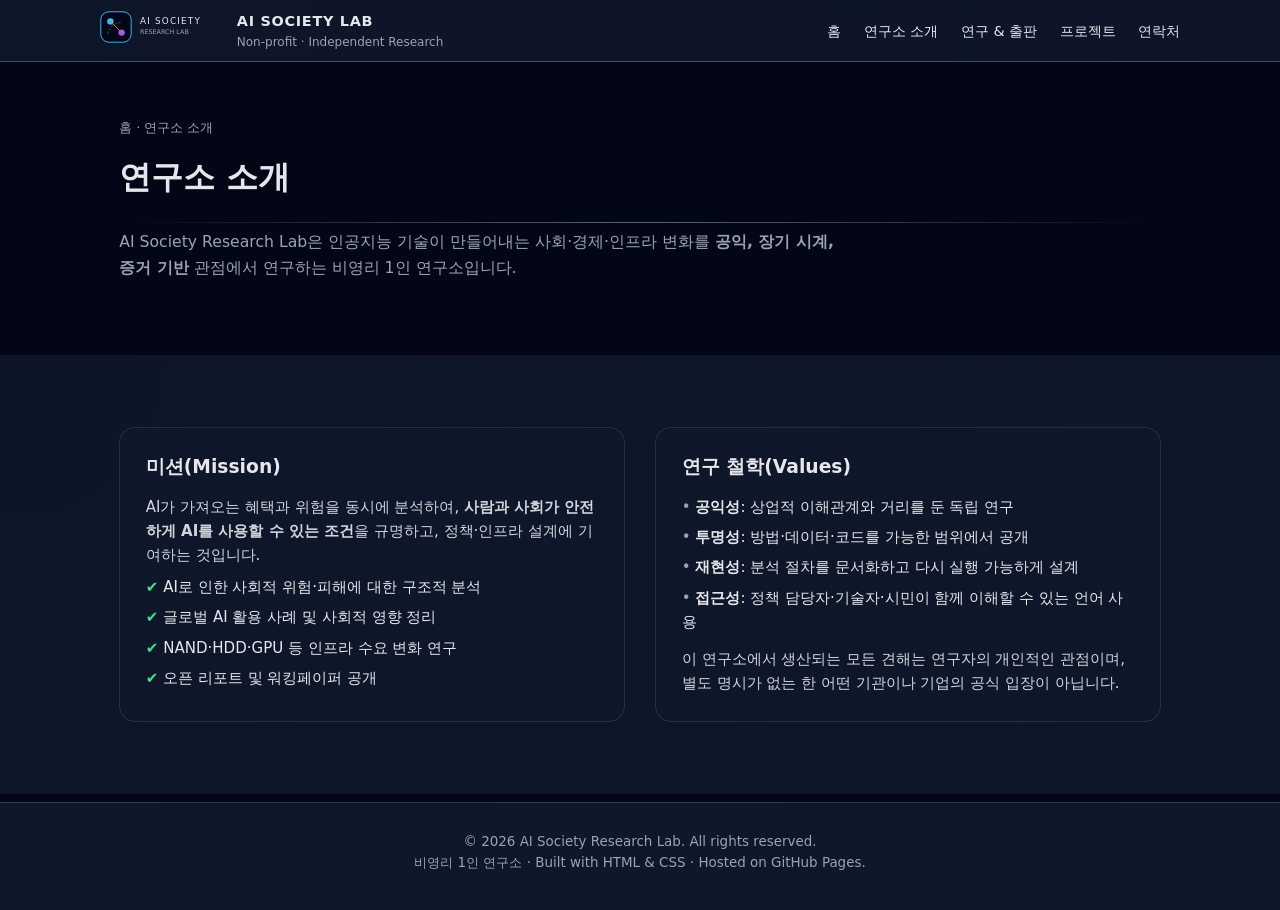
==== about.html @ e82344c5 "initialized all files Signed-off-by: Geunsik Lim <leemgs@gmail.com>" ====
<!DOCTYPE html>
<html lang="ko">
<head>
  <meta charset="UTF-8" />
  <meta name="viewport" content="width=device-width, initial-scale=1.0" />
  <title>연구소 소개 · AI Society Research Lab</title>
  <meta name="description" content="AI 기반 사회와 디지털 인프라를 연구하는 비영리 1인 연구소 웹사이트입니다.">
  <link rel="stylesheet" href="assets/style.css" />
</head>
<body>
<header class="site-header">
  <div class="container nav-container">
    <div class="logo">
      <a href="index.html" aria-label="홈으로 이동">
        <img src="assets/logo.svg" alt="AI Society Research Lab 로고" />
      </a>
      <div class="logo-text">
        <span>AI SOCIETY LAB</span>
        <span>Non-profit · Independent Research</span>
      </div>
    </div>
    <nav class="nav">
      <button class="nav-toggle" aria-label="메뉴 열기">
        ☰
      </button>
      <ul class="nav-links">
        <li><a href="index.html" >홈</a></li>
        <li><a href="about.html" active>연구소 소개</a></li>
        <li><a href="research.html" >연구 &amp; 출판</a></li>
        <li><a href="projects.html" >프로젝트</a></li>
        <li><a href="contact.html" >연락처</a></li>
      </ul>
    </nav>
  </div>
</header>

<main>
  <section class="page-hero">
    <div class="container section-inner fade-in-up">
      <div class="breadcrumb">
        <a href="index.html">홈</a> · 연구소 소개
      </div>
      <h1>연구소 소개</h1>
      <div class="subtle-divider"></div>
      <p class="section-lead">
        AI Society Research Lab은 인공지능 기술이 만들어내는 사회·경제·인프라 변화를
        <strong>공익, 장기 시계, 증거 기반</strong> 관점에서 연구하는 비영리 1인 연구소입니다.
      </p>
    </div>
  </section>

  <section class="section section-alt">
    <div class="container section-inner fade-in-up">
      <div class="grid two-columns">
        <div class="card soft">
          <h3>미션(Mission)</h3>
          <p>
            AI가 가져오는 혜택과 위험을 동시에 분석하여,
            <strong>사람과 사회가 안전하게 AI를 사용할 수 있는 조건</strong>을 규명하고,
            정책·인프라 설계에 기여하는 것입니다.
          </p>
          <ul class="check-list">
            <li>AI로 인한 사회적 위험·피해에 대한 구조적 분석</li>
            <li>글로벌 AI 활용 사례 및 사회적 영향 정리</li>
            <li>NAND·HDD·GPU 등 인프라 수요 변화 연구</li>
            <li>오픈 리포트 및 워킹페이퍼 공개</li>
          </ul>
        </div>
        <div class="card soft delay-1">
          <h3>연구 철학(Values)</h3>
          <ul class="bullet-list">
            <li><strong>공익성</strong>: 상업적 이해관계와 거리를 둔 독립 연구</li>
            <li><strong>투명성</strong>: 방법·데이터·코드를 가능한 범위에서 공개</li>
            <li><strong>재현성</strong>: 분석 절차를 문서화하고 다시 실행 가능하게 설계</li>
            <li><strong>접근성</strong>: 정책 담당자·기술자·시민이 함께 이해할 수 있는 언어 사용</li>
          </ul>
          <p class="small" style="margin-top:0.8rem;">
            이 연구소에서 생산되는 모든 견해는 연구자의 개인적인 관점이며,
            별도 명시가 없는 한 어떤 기관이나 기업의 공식 입장이 아닙니다.
          </p>
        </div>
      </div>
    </div>
  </section>
</main>

<footer class="site-footer">
  <div class="container footer-inner">
    <p>
      © <span id="year"></span> AI Society Research Lab. All rights reserved.
    </p>
    <p class="small">
      비영리 1인 연구소 · Built with HTML &amp; CSS · Hosted on GitHub Pages.
    </p>
  </div>
</footer>
<script>
  document.getElementById("year").textContent = new Date().getFullYear();
  const navToggle = document.querySelector(".nav-toggle");
  const navLinks = document.querySelector(".nav-links");
  if (navToggle) {
    navToggle.addEventListener("click", () => {
      navLinks.classList.toggle("nav-open");
    });
  }
</script>

</body>
</html>
---- assets/style.css ----
/* ===== 기본 리셋 ===== */
*,
*::before,
*::after {
  box-sizing: border-box;
  margin: 0;
  padding: 0;
}

html {
  scroll-behavior: smooth;
}

body {
  font-family: system-ui, -apple-system, BlinkMacSystemFont, "Segoe UI",
    sans-serif;
  line-height: 1.6;
  color: #e5e7eb;
  background: radial-gradient(circle at top left, #020617 0, #020617 35%, #020617 100%);
}

/* ===== 공통 레이아웃 ===== */
.container {
  width: 100%;
  max-width: 1080px;
  margin: 0 auto;
  padding: 0 1.2rem;
}

main {
  min-height: calc(100vh - 160px);
}

.section {
  padding: 4.5rem 0;
}

.section-alt {
  background: radial-gradient(circle at top left, rgba(15, 23, 42, 0.9), rgba(15, 23, 42, 0.95));
}

.section-inner {
  position: relative;
}

.section-title {
  font-size: 1.9rem;
  margin-bottom: 1.4rem;
  color: #e5e7eb;
}

.section-lead {
  max-width: 720px;
  margin-bottom: 2.2rem;
  color: #9ca3af;
  font-size: 0.98rem;
}

/* ===== 헤더 & 네비게이션 ===== */
.site-header {
  position: sticky;
  top: 0;
  z-index: 100;
  backdrop-filter: blur(18px);
  background: linear-gradient(to right, rgba(15, 23, 42, 0.94), rgba(15, 23, 42, 0.9));
  border-bottom: 1px solid rgba(148, 163, 184, 0.4);
}

.nav-container {
  display: flex;
  align-items: center;
  justify-content: space-between;
  padding: 0.6rem 0;
}

.logo {
  display: flex;
  align-items: center;
  gap: 0.55rem;
}

.logo img {
  height: 32px;
  width: auto;
}

.logo-text {
  display: flex;
  flex-direction: column;
}

.logo-text span:first-child {
  font-weight: 700;
  font-size: 0.9rem;
  letter-spacing: 0.05em;
  text-transform: uppercase;
  color: #e5e7eb;
}

.logo-text span:last-child {
  font-size: 0.75rem;
  color: #9ca3af;
}

.nav {
  position: relative;
}

.nav-links {
  list-style: none;
  display: flex;
  gap: 1.4rem;
}

.nav-links a {
  text-decoration: none;
  font-size: 0.9rem;
  color: #e5e7eb;
  position: relative;
  padding-bottom: 0.1rem;
}

.nav-links a::after {
  content: "";
  position: absolute;
  left: 0;
  bottom: 0;
  width: 0%;
  height: 2px;
  border-radius: 999px;
  background: linear-gradient(90deg, #38bdf8, #a855f7, #f97316);
  transition: width 0.25s ease-out;
}

.nav-links a:hover::after {
  width: 100%;
}

.nav-links a.active::after {
  width: 100%;
}

.nav-toggle {
  display: none;
  border: none;
  background: transparent;
  font-size: 1.5rem;
  color: #e5e7eb;
}

/* ===== Hero (index 전용 느낌) ===== */
.hero {
  position: relative;
  padding: 5rem 0 4.2rem;
  overflow: hidden;
  color: #f9fafb;
}

.hero-bg {
  position: absolute;
  inset: 0;
  background:
    radial-gradient(circle at 0% 0%, rgba(59, 130, 246, 0.25), transparent 55%),
    radial-gradient(circle at 100% 0%, rgba(236, 72, 153, 0.25), transparent 55%),
    radial-gradient(circle at 50% 110%, rgba(34, 197, 94, 0.2), transparent 55%);
  opacity: 0.85;
  filter: blur(2px);
  animation: glowShift 16s ease-in-out infinite alternate;
  z-index: -2;
}

@keyframes glowShift {
  0% {
    transform: translate3d(0, 0, 0) scale(1);
  }
  50% {
    transform: translate3d(-10px, 10px, 0) scale(1.03);
  }
  100% {
    transform: translate3d(10px, -10px, 0) scale(1.05);
  }
}

.hero-inner {
  display: grid;
  gap: 2.8rem;
  grid-template-columns: minmax(0, 2fr) minmax(0, 1.3fr);
  align-items: center;
}

.hero-kicker {
  font-size: 0.78rem;
  text-transform: uppercase;
  letter-spacing: 0.16em;
  color: #a5b4fc;
  margin-bottom: 0.6rem;
}

.hero-text h1 {
  font-size: 2.4rem;
  line-height: 1.25;
  margin-bottom: 1rem;
}

.hero-subtitle {
  color: #e5e7eb;
  margin-bottom: 1.7rem;
  font-size: 0.98rem;
}

.hero-actions {
  display: flex;
  flex-wrap: wrap;
  gap: 0.8rem;
  margin-bottom: 1.1rem;
}

.hero-meta {
  display: flex;
  flex-wrap: wrap;
  gap: 0.5rem;
}

.pill {
  display: inline-flex;
  align-items: center;
  padding: 0.2rem 0.7rem;
  border-radius: 999px;
  border: 1px solid rgba(148, 163, 184, 0.6);
  font-size: 0.76rem;
  color: #e5e7eb;
  background: radial-gradient(circle at top left, rgba(15, 23, 42, 0.85), rgba(15, 23, 42, 0.9));
}

/* Hero 오른쪽 카드 */
.hero-panel {
  display: flex;
  justify-content: flex-end;
}

.hero-card {
  background: radial-gradient(circle at top left, #111827, #020617);
  border-radius: 1.3rem;
  padding: 1.6rem 1.5rem;
  box-shadow: 0 24px 60px rgba(15, 23, 42, 0.7);
  border: 1px solid rgba(148, 163, 184, 0.65);
  max-width: 360px;
}

.hero-card h2 {
  font-size: 1.05rem;
  margin-bottom: 1rem;
}

.brief-list {
  list-style: none;
  margin-bottom: 1rem;
}

.brief-list li {
  margin-bottom: 0.9rem;
}

.tag {
  display: inline-block;
  font-size: 0.72rem;
  padding: 0.25rem 0.6rem;
  border-radius: 999px;
  background: rgba(59, 130, 246, 0.1);
  color: #bfdbfe;
  margin-bottom: 0.25rem;
}

.hero-note {
  font-size: 0.8rem;
  color: #9ca3af;
}

/* Scroll indicator */
.scroll-indicator {
  position: absolute;
  bottom: 1.4rem;
  left: 50%;
  transform: translateX(-50%);
  display: flex;
  flex-direction: column;
  align-items: center;
  gap: 0.3rem;
  font-size: 0.7rem;
  color: #9ca3af;
}

.scroll-dot {
  width: 0.35rem;
  height: 0.9rem;
  border-radius: 999px;
  border: 1px solid rgba(148, 163, 184, 0.7);
  position: relative;
  overflow: hidden;
}

.scroll-dot::after {
  content: "";
  position: absolute;
  top: -30%;
  left: 50%;
  transform: translateX(-50%);
  width: 0.13rem;
  height: 0.3rem;
  border-radius: 999px;
  background: rgba(148, 163, 184, 0.9);
  animation: scrollDot 1.6s ease-in-out infinite;
}

@keyframes scrollDot {
  0% {
    top: -30%;
  }
  50% {
    top: 40%;
  }
  100% {
    top: -30%;
  }
}

.scroll-text {
  letter-spacing: 0.16em;
  text-transform: uppercase;
}

/* ===== 버튼 ===== */
.btn {
  display: inline-flex;
  align-items: center;
  justify-content: center;
  padding: 0.65rem 1.3rem;
  border-radius: 999px;
  font-size: 0.9rem;
  border: 1px solid transparent;
  cursor: pointer;
  text-decoration: none;
  transition: transform 0.16s ease, box-shadow 0.16s ease, background 0.16s ease, border-color 0.16s ease, color 0.16s ease;
}

.btn.primary {
  background: linear-gradient(135deg, #38bdf8, #a855f7, #f97316);
  background-size: 200% 200%;
  color: #0b1120;
  box-shadow: 0 12px 30px rgba(56, 189, 248, 0.35);
  animation: gradientShift 10s ease infinite;
}

.btn.primary:hover {
  transform: translateY(-1px);
  box-shadow: 0 18px 40px rgba(56, 189, 248, 0.5);
}

.btn.ghost {
  background-color: transparent;
  color: #e5e7eb;
  border-color: rgba(156, 163, 175, 0.9);
}

.btn.ghost:hover {
  background-color: rgba(15, 23, 42, 0.7);
  transform: translateY(-1px);
}

@keyframes gradientShift {
  0% { background-position: 0% 50%; }
  50% { background-position: 100% 50%; }
  100% { background-position: 0% 50%; }
}

/* ===== 카드 & 그리드 ===== */
.grid {
  display: grid;
  gap: 1.9rem;
}

.two-columns {
  grid-template-columns: repeat(2, minmax(0, 1fr));
}

.three-columns {
  grid-template-columns: repeat(3, minmax(0, 1fr));
}

.card {
  background: radial-gradient(circle at top left, rgba(15, 23, 42, 0.98), rgba(15, 23, 42, 0.94));
  border-radius: 1rem;
  padding: 1.5rem 1.6rem;
  border: 1px solid rgba(55, 65, 81, 0.8);
  color: #e5e7eb;
  position: relative;
  overflow: hidden;
}

.card.soft {
  border-color: rgba(55, 65, 81, 0.6);
}

.card h3 {
  margin-bottom: 0.8rem;
}

.card p {
  font-size: 0.94rem;
  color: #d1d5db;
}

.card-meta {
  margin-top: 0.9rem;
  font-size: 0.8rem;
  color: #9ca3af;
}

.card-badge {
  position: absolute;
  top: 0.9rem;
  right: 1rem;
  font-size: 0.75rem;
  color: #9ca3af;
}

.hover-raise {
  transition: transform 0.18s ease, box-shadow 0.18s ease, border-color 0.18s ease, background 0.18s ease;
}

.hover-raise::before {
  content: "";
  position: absolute;
  inset: -1px;
  border-radius: inherit;
  background: radial-gradient(circle at top left, rgba(56, 189, 248, 0.16), transparent 55%);
  opacity: 0;
  transition: opacity 0.2s ease-out;
  z-index: -1;
}

.hover-raise:hover {
  transform: translateY(-4px);
  box-shadow: 0 22px 45px rgba(15, 23, 42, 0.8);
  border-color: rgba(129, 140, 248, 0.9);
}

.hover-raise:hover::before {
  opacity: 1;
}

/* ===== 리스트 ===== */
.check-list,
.bullet-list,
.contact-list {
  list-style: none;
  margin-top: 0.5rem;
}

.check-list li::before {
  content: "✔ ";
  color: #4ade80;
}

.check-list li,
.bullet-list li,
.contact-list li {
  margin-bottom: 0.4rem;
  font-size: 0.94rem;
  color: #e5e7eb;
}

.bullet-list li::before {
  content: "• ";
  color: #9ca3af;
}

.contact-list strong {
  display: inline-block;
  width: 5.4rem;
}

.small {
  font-size: 0.8rem;
  color: #9ca3af;
}

/* ===== Publications ===== */
.pub-list {
  display: flex;
  flex-direction: column;
  gap: 1.6rem;
}

.pub-item {
  background: radial-gradient(circle at top left, rgba(15, 23, 42, 0.98), rgba(15, 23, 42, 0.96));
  border-radius: 1rem;
  padding: 1.5rem 1.6rem;
  border: 1px solid rgba(55, 65, 81, 0.85);
  position: relative;
}

.pub-header {
  display: flex;
  justify-content: space-between;
  align-items: center;
  margin-bottom: 0.4rem;
}

.pub-meta {
  display: flex;
  gap: 0.6rem;
  font-size: 0.78rem;
  color: #9ca3af;
}

.pub-year {
  font-weight: 600;
}

.pub-type {
  padding: 0.12rem 0.55rem;
  border-radius: 999px;
  background-color: rgba(31, 41, 55, 0.9);
}

.pub-status {
  font-size: 0.74rem;
  padding: 0.18rem 0.5rem;
  border-radius: 999px;
  border: 1px solid transparent;
}

.status-planned {
  border-color: rgba(251, 191, 36, 0.8);
  color: #facc15;
}

.status-draft {
  border-color: rgba(96, 165, 250, 0.9);
  color: #93c5fd;
}

.status-published {
  border-color: rgba(52, 211, 153, 0.9);
  color: #6ee7b7;
}

.pub-title {
  font-size: 1.05rem;
  margin-bottom: 0.45rem;
  color: #f9fafb;
}

.pub-abstract {
  font-size: 0.93rem;
  color: #d1d5db;
  margin-bottom: 0.6rem;
}

.pub-link {
  font-size: 0.9rem;
  text-decoration: none;
  color: #93c5fd;
}

.pub-link:hover {
  text-decoration: underline;
}

/* ===== 푸터 ===== */
.site-footer {
  border-top: 1px solid rgba(55, 65, 81, 0.9);
  padding: 1.7rem 0 2.3rem;
  background: radial-gradient(circle at top, rgba(15, 23, 42, 1), rgba(15, 23, 42, 0.95));
}

.footer-inner {
  text-align: center;
}

.footer-inner p {
  font-size: 0.84rem;
  color: #9ca3af;
}

/* ===== 애니메이션 유틸 ===== */
.fade-in-up {
  opacity: 0;
  transform: translateY(12px);
  animation: fadeInUp 0.7s ease-out forwards;
}

.float-up {
  animation: floatUp 0.75s ease-out 0.15s forwards;
  opacity: 0;
  transform: translateY(16px);
}

.delay-1 {
  animation-delay: 0.15s;
}

.delay-2 {
  animation-delay: 0.3s;
}

@keyframes fadeInUp {
  to {
    opacity: 1;
    transform: translateY(0);
  }
}

@keyframes floatUp {
  to {
    opacity: 1;
    transform: translateY(0);
  }
}

/* ===== 반응형 ===== */
@media (max-width: 900px) {
  .hero-inner {
    grid-template-columns: minmax(0, 1fr);
  }

  .hero-panel {
    justify-content: flex-start;
  }

  .two-columns,
  .three-columns {
    grid-template-columns: minmax(0, 1fr);
  }

  .hero {
    padding-top: 4.2rem;
  }
}

@media (max-width: 720px) {
  .nav-links {
    position: absolute;
    right: 0;
    top: 2.8rem;
    flex-direction: column;
    gap: 0;
    background-color: #020617;
    border-radius: 0.85rem;
    box-shadow: 0 20px 40px rgba(15, 23, 42, 0.95);
    padding: 0.55rem 0;
    min-width: 10.5rem;
    display: none;
  }

  .nav-links.nav-open {
    display: flex;
  }

  .nav-links li {
    padding: 0.35rem 1rem;
  }

  .nav-toggle {
    display: inline-block;
  }

  .hero-text h1 {
    font-size: 2rem;
  }

  .section {
    padding: 3.4rem 0;
  }

  .scroll-indicator {
    bottom: 1rem;
  }
}

/* 공통 내부 페이지 스타일 */
.page-hero {
  padding: 3.5rem 0 2.5rem;
}

.breadcrumb {
  font-size: 0.8rem;
  color: #9ca3af;
  margin-bottom: 0.8rem;
}

.breadcrumb a {
  color: #9ca3af;
  text-decoration: none;
}

.breadcrumb a:hover {
  text-decoration: underline;
}

.page-hero h1 {
  font-size: 2rem;
  margin-bottom: 0.4rem;
}

.subtle-divider {
  height: 1px;
  background: linear-gradient(to right, transparent, rgba(148, 163, 184, 0.6), transparent);
  margin: 1.2rem 0 0.4rem;
}
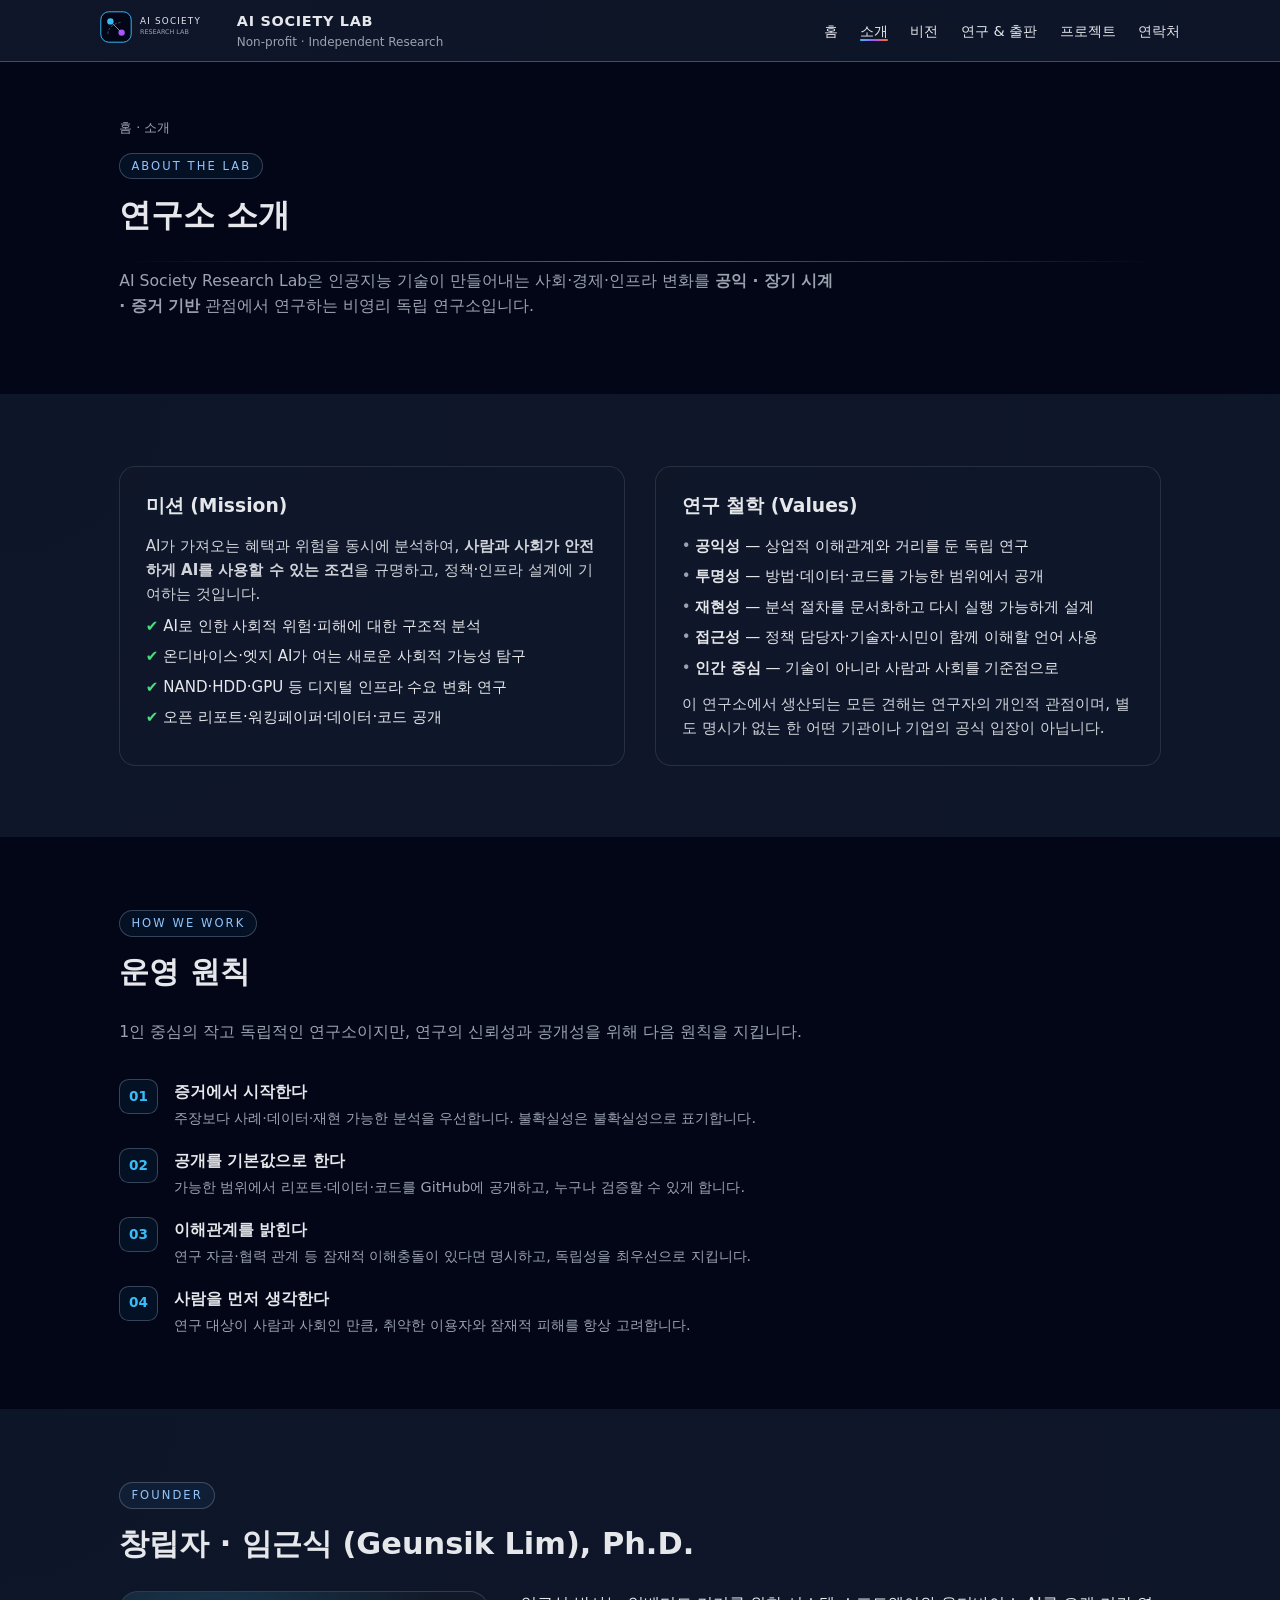
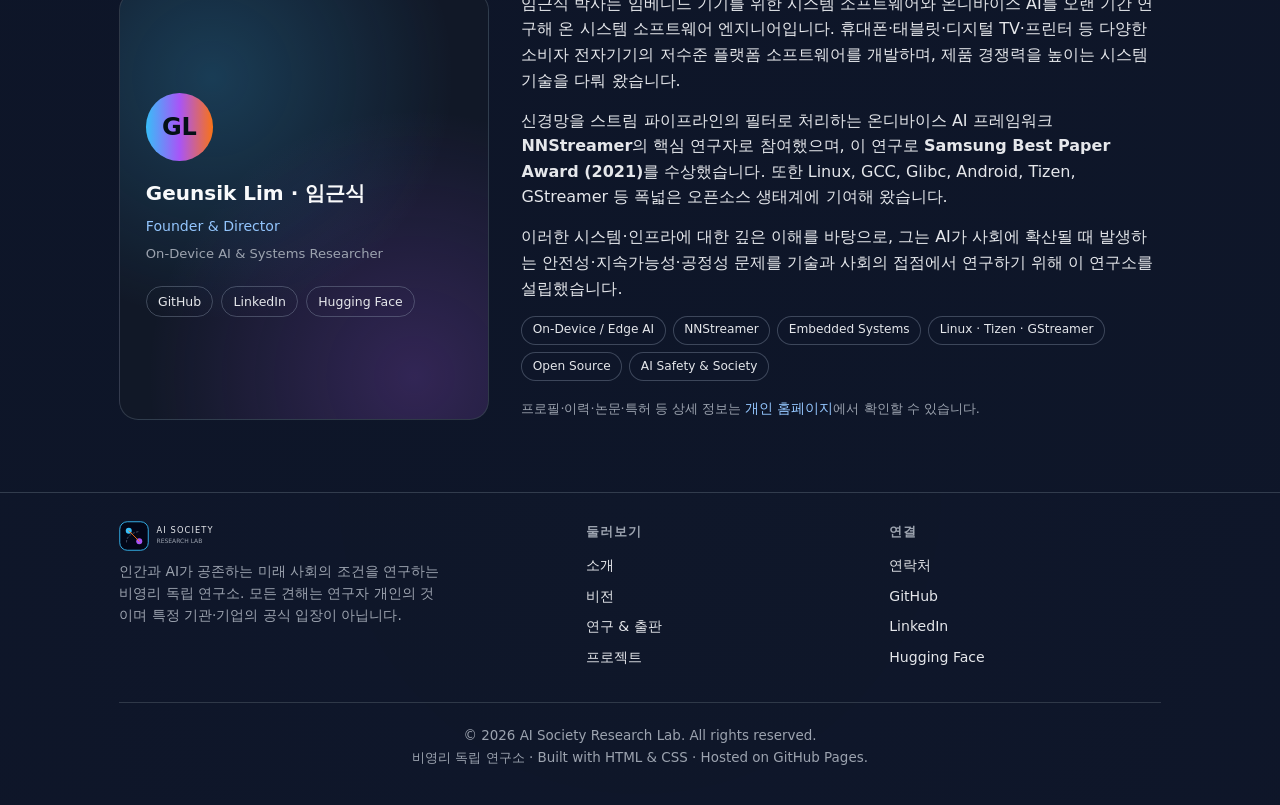
==== commit fd7ad03d: "Rebuild ai-society-lab site as a forward-looking AI-society homepage - Ground the site in the founde" ====
--- a/about.html
+++ b/about.html
@@ -3,11 +3,19 @@
 <head>
   <meta charset="UTF-8" />
   <meta name="viewport" content="width=device-width, initial-scale=1.0" />
-  <title>연구소 소개 · AI Society Research Lab</title>
-  <meta name="description" content="AI 기반 사회와 디지털 인프라를 연구하는 비영리 1인 연구소 웹사이트입니다.">
+  <title>소개 · AI Society Research Lab</title>
+  <meta name="description" content="AI Society Research Lab의 미션, 연구 철학, 운영 원칙과 창립자 임근식(Geunsik Lim) 박사를 소개합니다." />
+  <meta name="theme-color" content="#020617" />
+  <link rel="icon" href="assets/favicon.svg" type="image/svg+xml" />
+  <meta property="og:type" content="website" />
+  <meta property="og:title" content="소개 · AI Society Research Lab" />
+  <meta property="og:description" content="AI Society Research Lab의 미션, 연구 철학, 운영 원칙과 창립자를 소개합니다." />
+  <meta property="og:url" content="https://leemgs.github.io/ai-society-lab/about.html" />
+  <meta property="og:image" content="https://leemgs.github.io/ai-society-lab/assets/logo.svg" />
   <link rel="stylesheet" href="assets/style.css" />
 </head>
 <body>
+<a class="skip-link" href="#main">본문으로 건너뛰기</a>
 <header class="site-header">
   <div class="container nav-container">
     <div class="logo">
@@ -19,41 +27,39 @@
         <span>Non-profit · Independent Research</span>
       </div>
     </div>
-    <nav class="nav">
-      <button class="nav-toggle" aria-label="메뉴 열기">
-        ☰
-      </button>
+    <nav class="nav" aria-label="주요 메뉴">
+      <button class="nav-toggle" aria-label="메뉴 열기">☰</button>
       <ul class="nav-links">
-        <li><a href="index.html" >홈</a></li>
-        <li><a href="about.html" active>연구소 소개</a></li>
-        <li><a href="research.html" >연구 &amp; 출판</a></li>
-        <li><a href="projects.html" >프로젝트</a></li>
-        <li><a href="contact.html" >연락처</a></li>
+        <li><a href="index.html">홈</a></li>
+        <li><a href="about.html" class="active">소개</a></li>
+        <li><a href="vision.html">비전</a></li>
+        <li><a href="research.html">연구 &amp; 출판</a></li>
+        <li><a href="projects.html">프로젝트</a></li>
+        <li><a href="contact.html">연락처</a></li>
       </ul>
     </nav>
   </div>
 </header>
 
-<main>
+<main id="main">
   <section class="page-hero">
     <div class="container section-inner fade-in-up">
-      <div class="breadcrumb">
-        <a href="index.html">홈</a> · 연구소 소개
-      </div>
+      <div class="breadcrumb"><a href="index.html">홈</a> · 소개</div>
+      <p class="eyebrow">About the Lab</p>
       <h1>연구소 소개</h1>
       <div class="subtle-divider"></div>
       <p class="section-lead">
         AI Society Research Lab은 인공지능 기술이 만들어내는 사회·경제·인프라 변화를
-        <strong>공익, 장기 시계, 증거 기반</strong> 관점에서 연구하는 비영리 1인 연구소입니다.
+        <strong>공익 · 장기 시계 · 증거 기반</strong> 관점에서 연구하는 비영리 독립 연구소입니다.
       </p>
     </div>
   </section>
 
   <section class="section section-alt">
-    <div class="container section-inner fade-in-up">
+    <div class="container section-inner reveal">
       <div class="grid two-columns">
         <div class="card soft">
-          <h3>미션(Mission)</h3>
+          <h3>미션 (Mission)</h3>
           <p>
             AI가 가져오는 혜택과 위험을 동시에 분석하여,
             <strong>사람과 사회가 안전하게 AI를 사용할 수 있는 조건</strong>을 규명하고,
@@ -61,49 +67,154 @@
           </p>
           <ul class="check-list">
             <li>AI로 인한 사회적 위험·피해에 대한 구조적 분석</li>
-            <li>글로벌 AI 활용 사례 및 사회적 영향 정리</li>
-            <li>NAND·HDD·GPU 등 인프라 수요 변화 연구</li>
-            <li>오픈 리포트 및 워킹페이퍼 공개</li>
+            <li>온디바이스·엣지 AI가 여는 새로운 사회적 가능성 탐구</li>
+            <li>NAND·HDD·GPU 등 디지털 인프라 수요 변화 연구</li>
+            <li>오픈 리포트·워킹페이퍼·데이터·코드 공개</li>
           </ul>
         </div>
         <div class="card soft delay-1">
-          <h3>연구 철학(Values)</h3>
+          <h3>연구 철학 (Values)</h3>
           <ul class="bullet-list">
-            <li><strong>공익성</strong>: 상업적 이해관계와 거리를 둔 독립 연구</li>
-            <li><strong>투명성</strong>: 방법·데이터·코드를 가능한 범위에서 공개</li>
-            <li><strong>재현성</strong>: 분석 절차를 문서화하고 다시 실행 가능하게 설계</li>
-            <li><strong>접근성</strong>: 정책 담당자·기술자·시민이 함께 이해할 수 있는 언어 사용</li>
+            <li><strong>공익성</strong> — 상업적 이해관계와 거리를 둔 독립 연구</li>
+            <li><strong>투명성</strong> — 방법·데이터·코드를 가능한 범위에서 공개</li>
+            <li><strong>재현성</strong> — 분석 절차를 문서화하고 다시 실행 가능하게 설계</li>
+            <li><strong>접근성</strong> — 정책 담당자·기술자·시민이 함께 이해할 언어 사용</li>
+            <li><strong>인간 중심</strong> — 기술이 아니라 사람과 사회를 기준점으로</li>
           </ul>
           <p class="small" style="margin-top:0.8rem;">
-            이 연구소에서 생산되는 모든 견해는 연구자의 개인적인 관점이며,
+            이 연구소에서 생산되는 모든 견해는 연구자의 개인적 관점이며,
             별도 명시가 없는 한 어떤 기관이나 기업의 공식 입장이 아닙니다.
           </p>
         </div>
       </div>
     </div>
   </section>
+
+  <!-- 운영 원칙 -->
+  <section class="section">
+    <div class="container section-inner reveal">
+      <p class="eyebrow">How We Work</p>
+      <h2 class="section-title">운영 원칙</h2>
+      <p class="section-lead">
+        1인 중심의 작고 독립적인 연구소이지만, 연구의 신뢰성과 공개성을 위해
+        다음 원칙을 지킵니다.
+      </p>
+      <div class="principles">
+        <div class="principle">
+          <div>
+            <h3>증거에서 시작한다</h3>
+            <p>주장보다 사례·데이터·재현 가능한 분석을 우선합니다. 불확실성은 불확실성으로 표기합니다.</p>
+          </div>
+        </div>
+        <div class="principle">
+          <div>
+            <h3>공개를 기본값으로 한다</h3>
+            <p>가능한 범위에서 리포트·데이터·코드를 GitHub에 공개하고, 누구나 검증할 수 있게 합니다.</p>
+          </div>
+        </div>
+        <div class="principle">
+          <div>
+            <h3>이해관계를 밝힌다</h3>
+            <p>연구 자금·협력 관계 등 잠재적 이해충돌이 있다면 명시하고, 독립성을 최우선으로 지킵니다.</p>
+          </div>
+        </div>
+        <div class="principle">
+          <div>
+            <h3>사람을 먼저 생각한다</h3>
+            <p>연구 대상이 사람과 사회인 만큼, 취약한 이용자와 잠재적 피해를 항상 고려합니다.</p>
+          </div>
+        </div>
+      </div>
+    </div>
+  </section>
+
+  <!-- 창립자 상세 -->
+  <section class="section section-alt">
+    <div class="container section-inner reveal">
+      <p class="eyebrow">Founder</p>
+      <h2 class="section-title">창립자 · 임근식 (Geunsik Lim), Ph.D.</h2>
+      <div class="founder">
+        <div class="founder-media">
+          <div class="founder-avatar" aria-hidden="true">GL</div>
+          <div class="fname">Geunsik Lim · 임근식</div>
+          <div class="frole">Founder &amp; Director</div>
+          <div class="faffil">On-Device AI &amp; Systems Researcher</div>
+          <div class="founder-links">
+            <a href="https://github.com/leemgs" target="_blank" rel="noopener">GitHub</a>
+            <a href="https://www.linkedin.com/in/leemgs/" target="_blank" rel="noopener">LinkedIn</a>
+            <a href="https://huggingface.co/leemgs" target="_blank" rel="noopener">Hugging Face</a>
+          </div>
+        </div>
+        <div class="founder-body">
+          <p>
+            임근식 박사는 임베디드 기기를 위한 시스템 소프트웨어와 온디바이스 AI를 오랜 기간 연구해 온
+            시스템 소프트웨어 엔지니어입니다. 휴대폰·태블릿·디지털 TV·프린터 등 다양한 소비자 전자기기의
+            저수준 플랫폼 소프트웨어를 개발하며, 제품 경쟁력을 높이는 시스템 기술을 다뤄 왔습니다.
+          </p>
+          <p style="margin-top:0.9rem;">
+            신경망을 스트림 파이프라인의 필터로 처리하는 온디바이스 AI 프레임워크
+            <strong>NNStreamer</strong>의 핵심 연구자로 참여했으며, 이 연구로
+            <strong>Samsung Best Paper Award (2021)</strong>를 수상했습니다.
+            또한 Linux, GCC, Glibc, Android, Tizen, GStreamer 등 폭넓은 오픈소스 생태계에 기여해 왔습니다.
+          </p>
+          <p style="margin-top:0.9rem;">
+            이러한 시스템·인프라에 대한 깊은 이해를 바탕으로, 그는 AI가 사회에 확산될 때
+            발생하는 안전성·지속가능성·공정성 문제를 기술과 사회의 접점에서 연구하기 위해
+            이 연구소를 설립했습니다.
+          </p>
+          <div class="tag-group">
+            <span class="chip">On-Device / Edge AI</span>
+            <span class="chip">NNStreamer</span>
+            <span class="chip">Embedded Systems</span>
+            <span class="chip">Linux · Tizen · GStreamer</span>
+            <span class="chip">Open Source</span>
+            <span class="chip">AI Safety &amp; Society</span>
+          </div>
+          <p class="small" style="margin-top:1rem;">
+            프로필·이력·논문·특허 등 상세 정보는
+            <a class="pub-link" href="https://leemgs.github.io/" target="_blank" rel="noopener">개인 홈페이지</a>에서 확인할 수 있습니다.
+          </p>
+        </div>
+      </div>
+    </div>
+  </section>
 </main>
 
 <footer class="site-footer">
-  <div class="container footer-inner">
-    <p>
-      © <span id="year"></span> AI Society Research Lab. All rights reserved.
-    </p>
-    <p class="small">
-      비영리 1인 연구소 · Built with HTML &amp; CSS · Hosted on GitHub Pages.
-    </p>
+  <div class="container">
+    <div class="footer-grid">
+      <div class="footer-brand">
+        <div class="logo">
+          <img src="assets/logo.svg" alt="AI Society Research Lab 로고" style="height:30px;" />
+        </div>
+        <p>
+          인간과 AI가 공존하는 미래 사회의 조건을 연구하는 비영리 독립 연구소.
+          모든 견해는 연구자 개인의 것이며 특정 기관·기업의 공식 입장이 아닙니다.
+        </p>
+      </div>
+      <div>
+        <h4>둘러보기</h4>
+        <a href="about.html">소개</a>
+        <a href="vision.html">비전</a>
+        <a href="research.html">연구 &amp; 출판</a>
+        <a href="projects.html">프로젝트</a>
+      </div>
+      <div>
+        <h4>연결</h4>
+        <a href="contact.html">연락처</a>
+        <a href="https://github.com/leemgs" target="_blank" rel="noopener">GitHub</a>
+        <a href="https://www.linkedin.com/in/leemgs/" target="_blank" rel="noopener">LinkedIn</a>
+        <a href="https://huggingface.co/leemgs" target="_blank" rel="noopener">Hugging Face</a>
+      </div>
+    </div>
+    <div class="footer-inner">
+      <p>© <span id="year"></span> AI Society Research Lab. All rights reserved.</p>
+      <p class="small">비영리 독립 연구소 · Built with HTML &amp; CSS · Hosted on GitHub Pages.</p>
+    </div>
   </div>
 </footer>
-<script>
-  document.getElementById("year").textContent = new Date().getFullYear();
-  const navToggle = document.querySelector(".nav-toggle");
-  const navLinks = document.querySelector(".nav-links");
-  if (navToggle) {
-    navToggle.addEventListener("click", () => {
-      navLinks.classList.toggle("nav-open");
-    });
-  }
-</script>
-
+
+<button class="to-top" aria-label="맨 위로 이동">↑</button>
+<script src="assets/main.js" defer></script>
 </body>
 </html>
--- a/assets/style.css
+++ b/assets/style.css
@@ -709,3 +709,495 @@
   background: linear-gradient(to right, transparent, rgba(148, 163, 184, 0.6), transparent);
   margin: 1.2rem 0 0.4rem;
 }
+
+/* =====================================================================
+   확장 컴포넌트 (2026 리뉴얼)
+   Future-AI-society redesign: shared tokens & new components
+   ===================================================================== */
+
+:root {
+  --bg: #020617;
+  --panel: #0f172a;
+  --panel-2: #111827;
+  --line: rgba(55, 65, 81, 0.8);
+  --line-soft: rgba(148, 163, 184, 0.35);
+  --text: #e5e7eb;
+  --text-dim: #9ca3af;
+  --text-bright: #f9fafb;
+  --cyan: #38bdf8;
+  --purple: #a855f7;
+  --orange: #f97316;
+  --green: #4ade80;
+  --blue: #93c5fd;
+  --grad: linear-gradient(90deg, #38bdf8, #a855f7, #f97316);
+}
+
+/* ----- 접근성: 건너뛰기 링크 & 포커스 ----- */
+.skip-link {
+  position: absolute;
+  left: 0.8rem;
+  top: -3rem;
+  z-index: 200;
+  padding: 0.5rem 0.9rem;
+  border-radius: 0.6rem;
+  background: var(--cyan);
+  color: #041016;
+  font-size: 0.85rem;
+  font-weight: 600;
+  text-decoration: none;
+  transition: top 0.2s ease;
+}
+.skip-link:focus {
+  top: 0.8rem;
+}
+
+a:focus-visible,
+button:focus-visible,
+.btn:focus-visible {
+  outline: 2px solid var(--cyan);
+  outline-offset: 2px;
+  border-radius: 6px;
+}
+
+/* ----- 섹션 아이브로우(eyebrow) ----- */
+.eyebrow {
+  display: inline-block;
+  font-size: 0.72rem;
+  letter-spacing: 0.18em;
+  text-transform: uppercase;
+  color: var(--blue);
+  margin-bottom: 0.7rem;
+  padding: 0.2rem 0.7rem;
+  border: 1px solid var(--line-soft);
+  border-radius: 999px;
+  background: rgba(56, 189, 248, 0.06);
+}
+
+/* ----- 배지 줄 ----- */
+.badge-row {
+  display: flex;
+  flex-wrap: wrap;
+  gap: 0.5rem;
+  margin-top: 1.4rem;
+}
+.badge {
+  display: inline-flex;
+  align-items: center;
+  gap: 0.4rem;
+  font-size: 0.78rem;
+  color: var(--text);
+  padding: 0.3rem 0.75rem;
+  border-radius: 999px;
+  border: 1px solid var(--line-soft);
+  background: rgba(15, 23, 42, 0.6);
+}
+.badge .dot {
+  width: 0.5rem;
+  height: 0.5rem;
+  border-radius: 999px;
+  background: var(--grad);
+}
+
+/* ----- 포커스 영역(아이콘) 그리드 ----- */
+.four-columns {
+  grid-template-columns: repeat(4, minmax(0, 1fr));
+}
+
+.focus-card {
+  background: radial-gradient(circle at top left, rgba(15, 23, 42, 0.98), rgba(15, 23, 42, 0.92));
+  border: 1px solid var(--line);
+  border-radius: 1rem;
+  padding: 1.5rem 1.4rem;
+  position: relative;
+  overflow: hidden;
+}
+.focus-icon {
+  width: 2.6rem;
+  height: 2.6rem;
+  display: grid;
+  place-items: center;
+  border-radius: 0.8rem;
+  margin-bottom: 1rem;
+  border: 1px solid var(--line-soft);
+  background: rgba(56, 189, 248, 0.08);
+}
+.focus-icon svg {
+  width: 1.35rem;
+  height: 1.35rem;
+  stroke: var(--cyan);
+  fill: none;
+  stroke-width: 1.6;
+  stroke-linecap: round;
+  stroke-linejoin: round;
+}
+.focus-card h3 {
+  font-size: 1.02rem;
+  margin-bottom: 0.55rem;
+}
+.focus-card p {
+  font-size: 0.9rem;
+  color: var(--text-dim);
+}
+
+/* ----- 통계 밴드 ----- */
+.stats {
+  display: grid;
+  grid-template-columns: repeat(4, minmax(0, 1fr));
+  gap: 1.2rem;
+}
+.stat {
+  text-align: center;
+  padding: 1.4rem 1rem;
+  border: 1px solid var(--line);
+  border-radius: 1rem;
+  background: rgba(15, 23, 42, 0.55);
+}
+.stat .num {
+  font-size: 1.9rem;
+  font-weight: 700;
+  background: var(--grad);
+  -webkit-background-clip: text;
+  background-clip: text;
+  -webkit-text-fill-color: transparent;
+  line-height: 1.1;
+}
+.stat .label {
+  margin-top: 0.4rem;
+  font-size: 0.82rem;
+  color: var(--text-dim);
+}
+
+/* ----- 창립자 카드 ----- */
+.founder {
+  display: grid;
+  grid-template-columns: minmax(0, 1.1fr) minmax(0, 1.9fr);
+  gap: 2rem;
+  align-items: stretch;
+}
+.founder-media {
+  border-radius: 1.2rem;
+  border: 1px solid var(--line);
+  background:
+    radial-gradient(circle at 25% 20%, rgba(56, 189, 248, 0.22), transparent 55%),
+    radial-gradient(circle at 80% 90%, rgba(168, 85, 247, 0.22), transparent 55%),
+    var(--panel-2);
+  padding: 2rem 1.6rem;
+  display: flex;
+  flex-direction: column;
+  justify-content: center;
+  gap: 0.35rem;
+}
+.founder-avatar {
+  width: 4.2rem;
+  height: 4.2rem;
+  border-radius: 999px;
+  display: grid;
+  place-items: center;
+  font-size: 1.5rem;
+  font-weight: 700;
+  color: #041016;
+  background: var(--grad);
+  margin-bottom: 0.7rem;
+}
+.founder-media .fname {
+  font-size: 1.25rem;
+  font-weight: 700;
+  color: var(--text-bright);
+}
+.founder-media .frole {
+  font-size: 0.88rem;
+  color: var(--blue);
+}
+.founder-media .faffil {
+  font-size: 0.82rem;
+  color: var(--text-dim);
+}
+.founder-links {
+  display: flex;
+  flex-wrap: wrap;
+  gap: 0.5rem;
+  margin-top: 1rem;
+}
+.founder-links a {
+  font-size: 0.78rem;
+  color: var(--text);
+  text-decoration: none;
+  padding: 0.3rem 0.7rem;
+  border-radius: 999px;
+  border: 1px solid var(--line-soft);
+  transition: border-color 0.18s ease, transform 0.18s ease;
+}
+.founder-links a:hover {
+  border-color: var(--cyan);
+  transform: translateY(-1px);
+}
+.founder-body {
+  display: flex;
+  flex-direction: column;
+  justify-content: center;
+}
+
+/* ----- 비전 로드맵(타임라인) ----- */
+.roadmap {
+  position: relative;
+  margin-top: 1rem;
+  padding-left: 1.6rem;
+}
+.roadmap::before {
+  content: "";
+  position: absolute;
+  left: 0.45rem;
+  top: 0.4rem;
+  bottom: 0.4rem;
+  width: 2px;
+  background: linear-gradient(to bottom, var(--cyan), var(--purple), var(--orange));
+  opacity: 0.6;
+}
+.road-item {
+  position: relative;
+  padding: 0 0 1.7rem 0.6rem;
+}
+.road-item::before {
+  content: "";
+  position: absolute;
+  left: -1.32rem;
+  top: 0.25rem;
+  width: 0.85rem;
+  height: 0.85rem;
+  border-radius: 999px;
+  background: var(--bg);
+  border: 2px solid var(--cyan);
+}
+.road-item:last-child {
+  padding-bottom: 0;
+}
+.road-when {
+  font-size: 0.76rem;
+  letter-spacing: 0.08em;
+  text-transform: uppercase;
+  color: var(--blue);
+  font-weight: 600;
+}
+.road-item h3 {
+  font-size: 1.05rem;
+  margin: 0.25rem 0 0.4rem;
+}
+.road-item p {
+  font-size: 0.92rem;
+  color: var(--text-dim);
+}
+
+/* ----- 원칙(번호) 리스트 ----- */
+.principles {
+  counter-reset: prin;
+  display: grid;
+  gap: 1.1rem;
+}
+.principle {
+  display: flex;
+  gap: 1rem;
+  align-items: flex-start;
+}
+.principle::before {
+  counter-increment: prin;
+  content: counter(prin, decimal-leading-zero);
+  flex: none;
+  font-size: 0.85rem;
+  font-weight: 700;
+  color: var(--cyan);
+  border: 1px solid var(--line-soft);
+  border-radius: 0.6rem;
+  padding: 0.35rem 0.55rem;
+  background: rgba(56, 189, 248, 0.06);
+}
+.principle h3 {
+  font-size: 0.98rem;
+  margin-bottom: 0.2rem;
+}
+.principle p {
+  font-size: 0.9rem;
+  color: var(--text-dim);
+}
+
+/* ----- CTA 밴드 ----- */
+.cta-band {
+  border-radius: 1.4rem;
+  border: 1px solid var(--line-soft);
+  padding: 2.6rem 2rem;
+  text-align: center;
+  background:
+    radial-gradient(circle at 10% 0%, rgba(56, 189, 248, 0.16), transparent 55%),
+    radial-gradient(circle at 90% 100%, rgba(168, 85, 247, 0.16), transparent 55%),
+    var(--panel);
+}
+.cta-band h2 {
+  font-size: 1.7rem;
+  margin-bottom: 0.7rem;
+}
+.cta-band p {
+  color: var(--text-dim);
+  max-width: 640px;
+  margin: 0 auto 1.6rem;
+}
+.cta-actions {
+  display: flex;
+  gap: 0.8rem;
+  justify-content: center;
+  flex-wrap: wrap;
+}
+
+/* ----- 인용/미션 강조 ----- */
+.statement {
+  font-size: 1.35rem;
+  line-height: 1.5;
+  font-weight: 500;
+  color: var(--text-bright);
+  max-width: 820px;
+}
+.statement .hl {
+  background: var(--grad);
+  -webkit-background-clip: text;
+  background-clip: text;
+  -webkit-text-fill-color: transparent;
+}
+
+/* ----- 태그 그룹 ----- */
+.tag-group {
+  display: flex;
+  flex-wrap: wrap;
+  gap: 0.45rem;
+  margin-top: 0.9rem;
+}
+.tag-group .chip {
+  font-size: 0.76rem;
+  color: var(--text);
+  padding: 0.24rem 0.65rem;
+  border-radius: 999px;
+  border: 1px solid var(--line-soft);
+  background: rgba(15, 23, 42, 0.5);
+}
+
+/* ----- 푸터(다단) ----- */
+.footer-grid {
+  display: grid;
+  grid-template-columns: minmax(0, 1.6fr) repeat(2, minmax(0, 1fr));
+  gap: 2rem;
+  text-align: left;
+  padding-bottom: 1.6rem;
+  border-bottom: 1px solid var(--line);
+  margin-bottom: 1.4rem;
+}
+.footer-grid h4 {
+  font-size: 0.82rem;
+  text-transform: uppercase;
+  letter-spacing: 0.08em;
+  color: var(--text-dim);
+  margin-bottom: 0.8rem;
+}
+.footer-grid a {
+  display: block;
+  font-size: 0.88rem;
+  color: var(--text);
+  text-decoration: none;
+  margin-bottom: 0.5rem;
+}
+.footer-grid a:hover {
+  color: var(--cyan);
+}
+.footer-brand p {
+  font-size: 0.86rem;
+  color: var(--text-dim);
+  max-width: 320px;
+  margin-top: 0.6rem;
+}
+
+/* ----- 맨 위로 버튼 ----- */
+.to-top {
+  position: fixed;
+  right: 1.1rem;
+  bottom: 1.1rem;
+  z-index: 90;
+  width: 2.7rem;
+  height: 2.7rem;
+  border-radius: 999px;
+  border: 1px solid var(--line-soft);
+  background: rgba(15, 23, 42, 0.85);
+  color: var(--text);
+  font-size: 1.1rem;
+  cursor: pointer;
+  display: grid;
+  place-items: center;
+  opacity: 0;
+  transform: translateY(10px);
+  pointer-events: none;
+  transition: opacity 0.25s ease, transform 0.25s ease, border-color 0.2s ease;
+  backdrop-filter: blur(8px);
+}
+.to-top.show {
+  opacity: 1;
+  transform: translateY(0);
+  pointer-events: auto;
+}
+.to-top:hover {
+  border-color: var(--cyan);
+}
+
+/* ----- 스크롤 등장 애니메이션 ----- */
+.reveal {
+  opacity: 0;
+  transform: translateY(20px);
+  transition: opacity 0.6s ease-out, transform 0.6s ease-out;
+  will-change: opacity, transform;
+}
+.reveal.is-visible {
+  opacity: 1;
+  transform: translateY(0);
+}
+
+/* ----- 반응형 ----- */
+@media (max-width: 900px) {
+  .four-columns {
+    grid-template-columns: repeat(2, minmax(0, 1fr));
+  }
+  .stats {
+    grid-template-columns: repeat(2, minmax(0, 1fr));
+  }
+  .founder {
+    grid-template-columns: minmax(0, 1fr);
+  }
+  .footer-grid {
+    grid-template-columns: minmax(0, 1fr);
+    gap: 1.4rem;
+  }
+}
+
+@media (max-width: 560px) {
+  .four-columns {
+    grid-template-columns: minmax(0, 1fr);
+  }
+  .statement {
+    font-size: 1.12rem;
+  }
+  .cta-band h2 {
+    font-size: 1.35rem;
+  }
+}
+
+/* ----- 모션 최소화 선호 ----- */
+@media (prefers-reduced-motion: reduce) {
+  *,
+  *::before,
+  *::after {
+    animation-duration: 0.001ms !important;
+    animation-iteration-count: 1 !important;
+    transition-duration: 0.001ms !important;
+    scroll-behavior: auto !important;
+  }
+  .reveal {
+    opacity: 1;
+    transform: none;
+  }
+  .hero-bg {
+    animation: none;
+  }
+}
